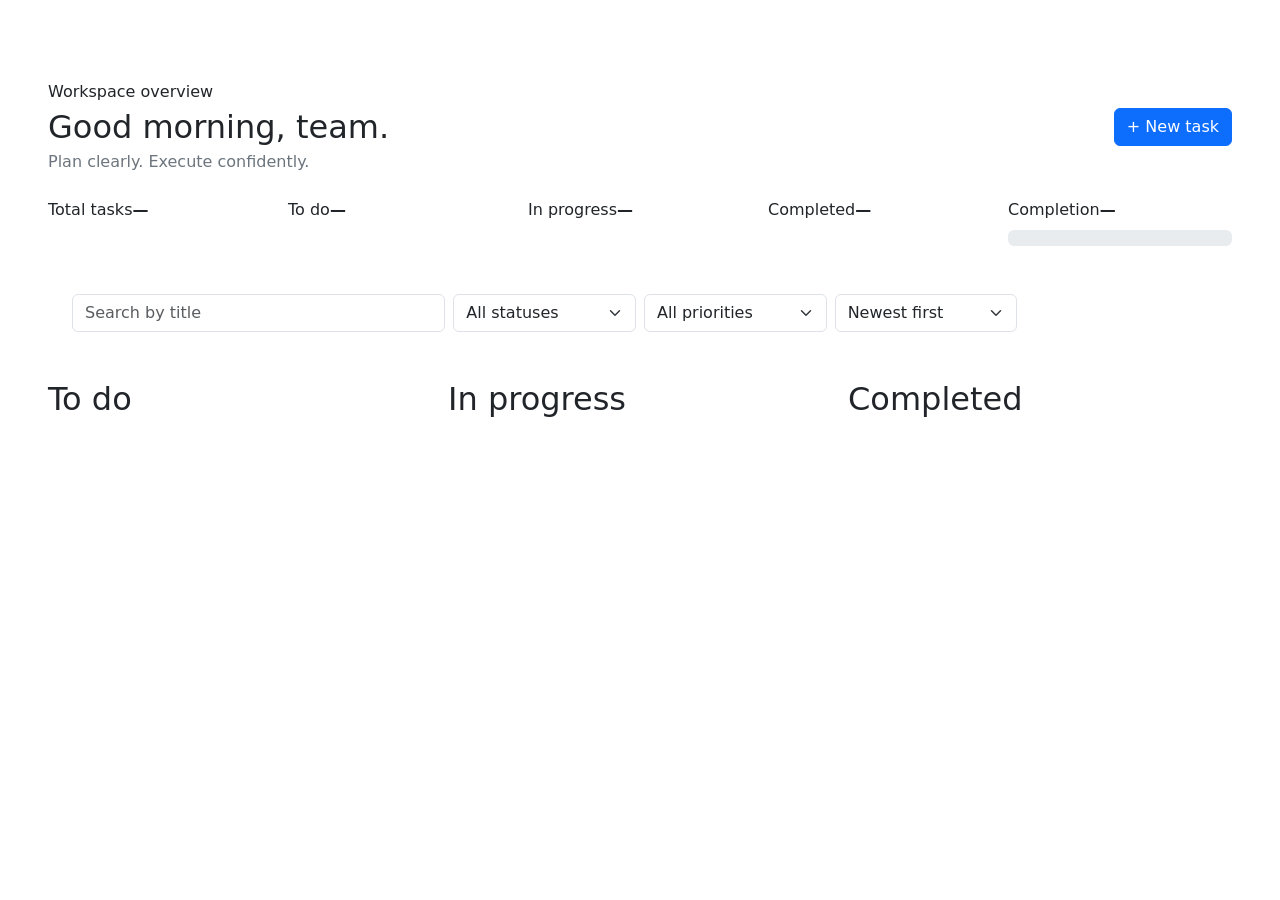
==== frontend/index.html @ 997fe477 "Build TaskFlow task management application Co-authored-by: Copilot <223556219+Copilot@users.noreply." ====
<!doctype html>
<html lang="en">
<head>
  <meta charset="utf-8">
  <meta name="viewport" content="width=device-width, initial-scale=1">
  <title>TaskFlow | Team Task Management</title>
  <link href="https://cdn.jsdelivr.net/npm/bootstrap@5.3.3/dist/css/bootstrap.min.css" rel="stylesheet">
  <link href="/css/styles.css" rel="stylesheet">
</head>
<body>
  <nav class="navbar navbar-dark app-navbar">
    <div class="container-fluid px-4"><a class="navbar-brand fw-bold" href="/">Task<span>Flow</span></a><span class="text-white-50 small">Team task management</span></div>
  </nav>
  <main class="container-fluid px-3 px-lg-5 py-4">
    <header class="d-flex flex-wrap justify-content-between align-items-center gap-3 mb-4">
      <div><p class="eyebrow mb-1">Workspace overview</p><h1 class="h2 mb-1">Good morning, team.</h1><p class="text-secondary mb-0">Plan clearly. Execute confidently.</p></div>
      <button class="btn btn-primary" data-bs-toggle="modal" data-bs-target="#taskModal" id="newTaskButton">+ New task</button>
    </header>
    <div id="alertArea" aria-live="polite"></div>
    <section class="row g-3 mb-4" id="stats">
      <div class="col-6 col-xl"><div class="stat-card"><span>Total tasks</span><strong id="totalCount">—</strong></div></div>
      <div class="col-6 col-xl"><div class="stat-card"><span>To do</span><strong id="todoCount">—</strong></div></div>
      <div class="col-6 col-xl"><div class="stat-card"><span>In progress</span><strong id="progressCount">—</strong></div></div>
      <div class="col-6 col-xl"><div class="stat-card"><span>Completed</span><strong id="completedCount">—</strong></div></div>
      <div class="col-12 col-xl"><div class="stat-card"><span>Completion</span><strong id="completionRate">—</strong><div class="progress mt-2"><div id="completionBar" class="progress-bar" role="progressbar"></div></div></div></div>
    </section>
    <section class="panel p-3 p-lg-4 mb-4">
      <div class="row g-2 align-items-center">
        <div class="col-lg-4"><label class="visually-hidden" for="search">Search tasks</label><input id="search" class="form-control" placeholder="Search by title"></div>
        <div class="col-6 col-lg-2"><label class="visually-hidden" for="statusFilter">Status</label><select id="statusFilter" class="form-select"><option value="">All statuses</option><option value="todo">To do</option><option value="in_progress">In progress</option><option value="completed">Completed</option></select></div>
        <div class="col-6 col-lg-2"><label class="visually-hidden" for="priorityFilter">Priority</label><select id="priorityFilter" class="form-select"><option value="">All priorities</option><option value="high">High</option><option value="medium">Medium</option><option value="low">Low</option></select></div>
        <div class="col-12 col-lg-2"><label class="visually-hidden" for="sort">Sort</label><select id="sort" class="form-select"><option value="created_at">Newest first</option><option value="due_date">Due date</option><option value="priority">Priority</option></select></div>
        <div class="col-lg-2 text-lg-end"><span class="text-secondary small" id="taskSummary"></span></div>
      </div>
    </section>
    <section class="row g-3" id="board" aria-label="Task board">
      <div class="col-lg-4"><div class="kanban-column" data-status="todo"><div class="column-heading"><h2>To do</h2><span class="badge rounded-pill" id="todoBadge">0</span></div><div class="task-list" id="todoList"></div></div></div>
      <div class="col-lg-4"><div class="kanban-column" data-status="in_progress"><div class="column-heading"><h2>In progress</h2><span class="badge rounded-pill" id="progressBadge">0</span></div><div class="task-list" id="progressList"></div></div></div>
      <div class="col-lg-4"><div class="kanban-column" data-status="completed"><div class="column-heading"><h2>Completed</h2><span class="badge rounded-pill" id="completedBadge">0</span></div><div class="task-list" id="completedList"></div></div></div>
    </section>
  </main>
  <div class="modal fade" id="taskModal" tabindex="-1" aria-labelledby="modalTitle">
    <div class="modal-dialog"><form class="modal-content" id="taskForm"><div class="modal-header"><h2 class="modal-title fs-5" id="modalTitle">New task</h2><button type="button" class="btn-close" data-bs-dismiss="modal" aria-label="Close"></button></div>
      <div class="modal-body"><input type="hidden" id="taskId"><div class="mb-3"><label class="form-label" for="title">Title</label><input class="form-control" id="title" maxlength="160" required><div class="invalid-feedback">Enter a title.</div></div><div class="mb-3"><label class="form-label" for="description">Description</label><textarea class="form-control" id="description" rows="3" maxlength="2000"></textarea></div><div class="row g-3"><div class="col-6"><label class="form-label" for="priority">Priority</label><select class="form-select" id="priority"><option value="low">Low</option><option value="medium" selected>Medium</option><option value="high">High</option></select></div><div class="col-6"><label class="form-label" for="dueDate">Due date</label><input type="date" class="form-control" id="dueDate"></div></div></div>
      <div class="modal-footer"><button type="button" class="btn btn-light" data-bs-dismiss="modal">Cancel</button><button class="btn btn-primary" id="saveButton">Save task</button></div>
    </form></div>
  </div>
  <script src="https://cdn.jsdelivr.net/npm/bootstrap@5.3.3/dist/js/bootstrap.bundle.min.js"></script><script src="/js/app.js"></script>
</body>
</html>
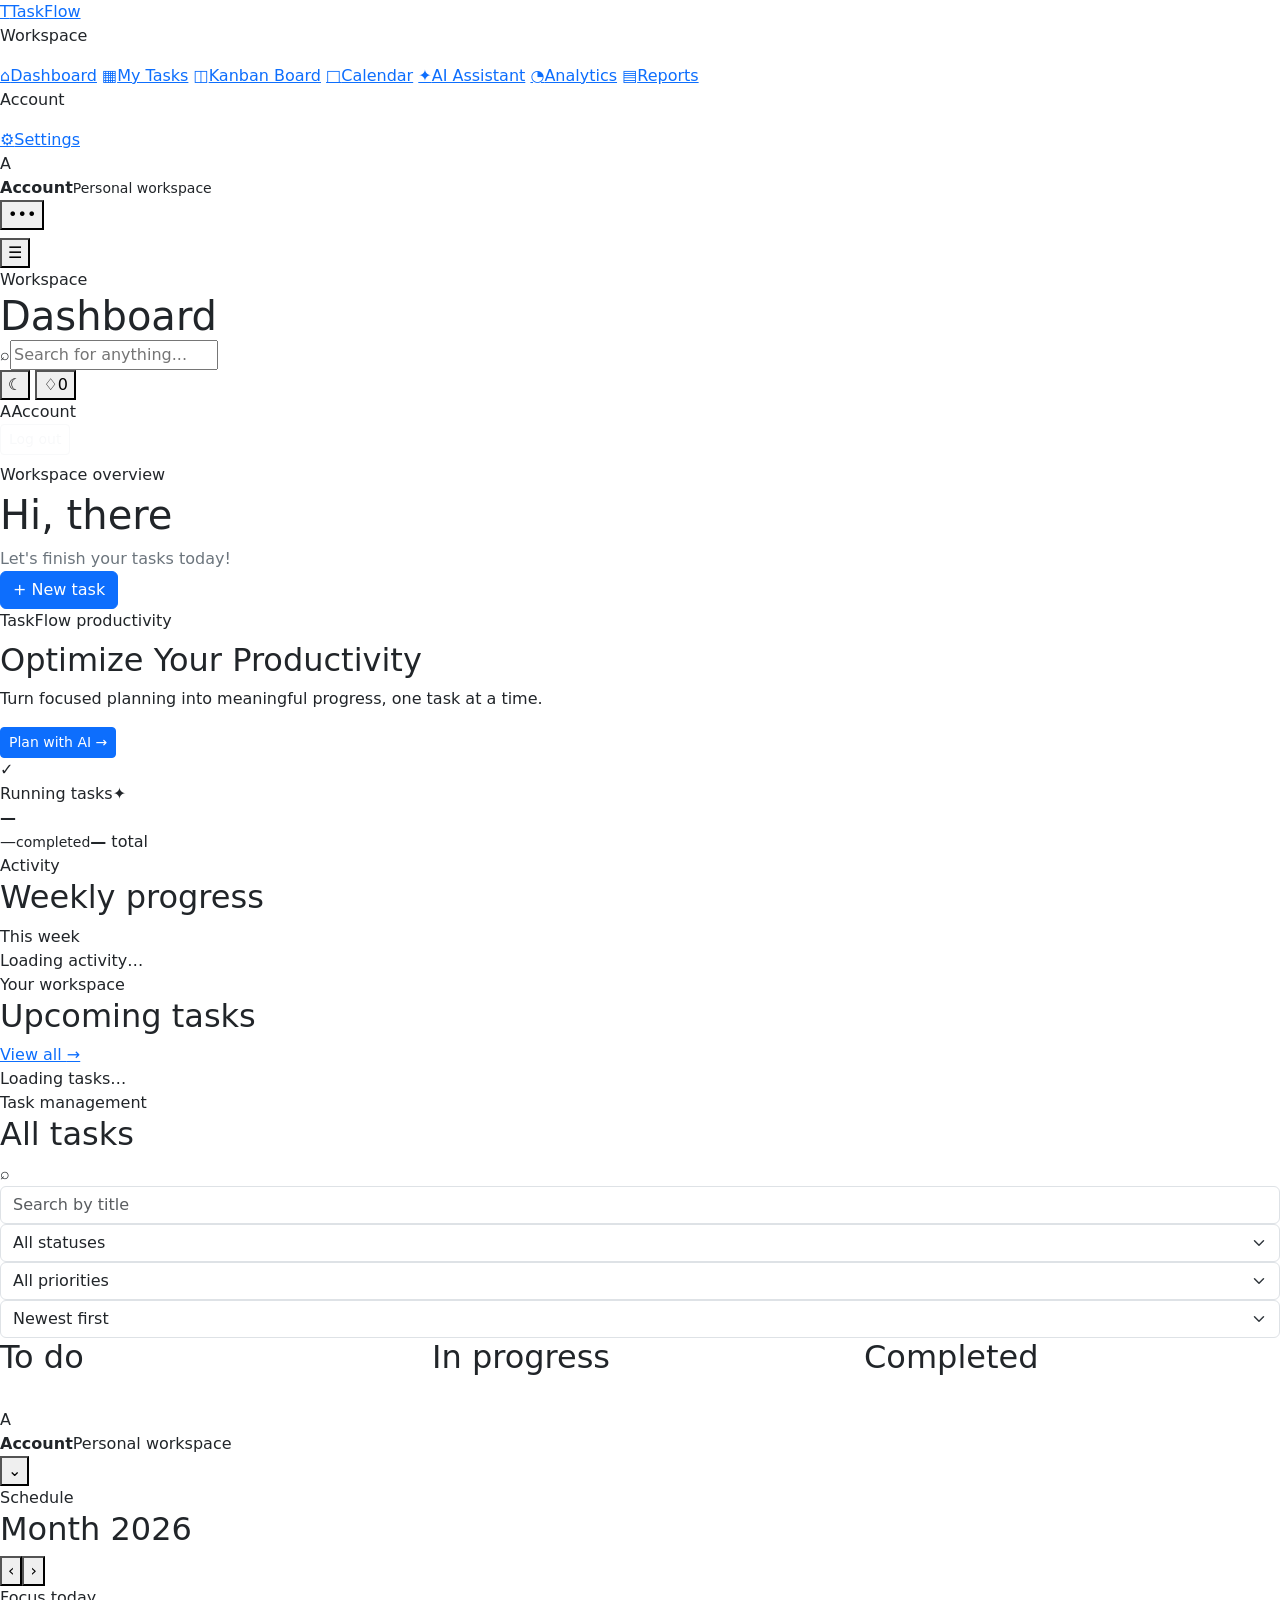
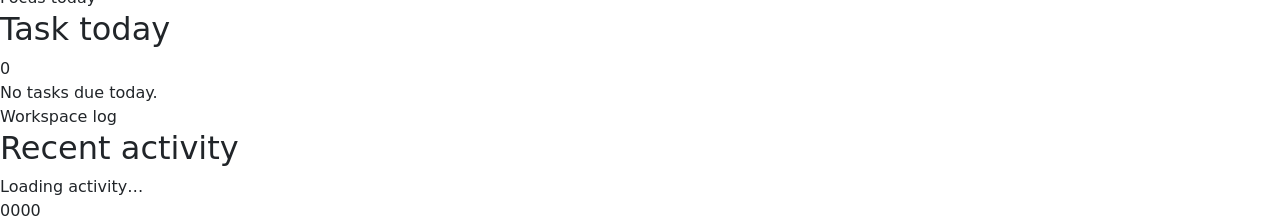
==== commit 587bb085: "Complete TaskFlow authentication AI and settings Co-authored-by: Copilot <223556219+Copilot@users.no" ====
--- a/frontend/index.html
+++ b/frontend/index.html
@@ -8,43 +8,116 @@
   <link href="/css/styles.css" rel="stylesheet">
 </head>
 <body>
-  <nav class="navbar navbar-dark app-navbar">
-    <div class="container-fluid px-4"><a class="navbar-brand fw-bold" href="/">Task<span>Flow</span></a><span class="text-white-50 small">Team task management</span></div>
+  <aside class="app-sidebar" aria-label="Primary navigation">
+    <a class="sidebar-brand" href="/"><span class="brand-mark">T</span><span>Task<span>Flow</span></span></a>
+    <p class="sidebar-label">Workspace</p>
+    <nav class="sidebar-nav">
+      <a class="sidebar-link active" href="#dashboard"><span class="nav-icon">⌂</span>Dashboard</a>
+      <a class="sidebar-link" href="#board"><span class="nav-icon">▦</span>My Tasks</a>
+      <a class="sidebar-link" href="#board"><span class="nav-icon">◫</span>Kanban Board</a>
+      <a class="sidebar-link" href="#calendarPanel"><span class="nav-icon">□</span>Calendar</a>
+      <a class="sidebar-link" href="#aiModal" data-bs-toggle="modal"><span class="nav-icon">✦</span>AI Assistant</a>
+      <a class="sidebar-link" href="#stats"><span class="nav-icon">◔</span>Analytics</a>
+      <a class="sidebar-link" href="#activityPanel"><span class="nav-icon">▤</span>Reports</a>
+    </nav>
+    <p class="sidebar-label sidebar-label-bottom">Account</p>
+    <a class="sidebar-link" href="/settings.html"><span class="nav-icon">⚙</span>Settings</a>
+    <div class="sidebar-user">
+      <span class="avatar" id="sidebarAvatar">A</span>
+      <div><strong id="sidebarUserName">Account</strong><small>Personal workspace</small></div>
+      <button class="sidebar-more" aria-label="Account options">•••</button>
+    </div>
+  </aside>
+
+  <nav class="navbar app-navbar">
+    <div class="topbar-inner">
+      <button class="mobile-menu" id="mobileMenuButton" aria-label="Open navigation">☰</button>
+      <div><p class="topbar-kicker mb-0">Workspace</p><h1 class="topbar-title mb-0">Dashboard</h1></div>
+      <div class="topbar-actions">
+        <div class="topbar-search"><span aria-hidden="true">⌕</span><input id="globalSearch" aria-label="Quick search" placeholder="Search for anything..." /></div>
+        <button class="icon-button" id="themeButton" aria-label="Toggle dark mode">☾</button>
+        <button class="icon-button notification-button" id="notificationButton" aria-label="Show reminders">♢<span id="notificationBadge" class="notification-dot">0</span></button>
+        <div class="topbar-profile"><span class="avatar avatar-small">A</span><span id="userName">Account</span></div>
+        <button class="btn btn-sm btn-outline-light topbar-logout" id="logoutButton">Log out</button>
+      </div>
+    </div>
   </nav>
-  <main class="container-fluid px-3 px-lg-5 py-4">
-    <header class="d-flex flex-wrap justify-content-between align-items-center gap-3 mb-4">
-      <div><p class="eyebrow mb-1">Workspace overview</p><h1 class="h2 mb-1">Good morning, team.</h1><p class="text-secondary mb-0">Plan clearly. Execute confidently.</p></div>
-      <button class="btn btn-primary" data-bs-toggle="modal" data-bs-target="#taskModal" id="newTaskButton">+ New task</button>
-    </header>
+
+  <main id="dashboard" class="dashboard-main">
     <div id="alertArea" aria-live="polite"></div>
-    <section class="row g-3 mb-4" id="stats">
-      <div class="col-6 col-xl"><div class="stat-card"><span>Total tasks</span><strong id="totalCount">—</strong></div></div>
-      <div class="col-6 col-xl"><div class="stat-card"><span>To do</span><strong id="todoCount">—</strong></div></div>
-      <div class="col-6 col-xl"><div class="stat-card"><span>In progress</span><strong id="progressCount">—</strong></div></div>
-      <div class="col-6 col-xl"><div class="stat-card"><span>Completed</span><strong id="completedCount">—</strong></div></div>
-      <div class="col-12 col-xl"><div class="stat-card"><span>Completion</span><strong id="completionRate">—</strong><div class="progress mt-2"><div id="completionBar" class="progress-bar" role="progressbar"></div></div></div></div>
-    </section>
-    <section class="panel p-3 p-lg-4 mb-4">
-      <div class="row g-2 align-items-center">
-        <div class="col-lg-4"><label class="visually-hidden" for="search">Search tasks</label><input id="search" class="form-control" placeholder="Search by title"></div>
-        <div class="col-6 col-lg-2"><label class="visually-hidden" for="statusFilter">Status</label><select id="statusFilter" class="form-select"><option value="">All statuses</option><option value="todo">To do</option><option value="in_progress">In progress</option><option value="completed">Completed</option></select></div>
-        <div class="col-6 col-lg-2"><label class="visually-hidden" for="priorityFilter">Priority</label><select id="priorityFilter" class="form-select"><option value="">All priorities</option><option value="high">High</option><option value="medium">Medium</option><option value="low">Low</option></select></div>
-        <div class="col-12 col-lg-2"><label class="visually-hidden" for="sort">Sort</label><select id="sort" class="form-select"><option value="created_at">Newest first</option><option value="due_date">Due date</option><option value="priority">Priority</option></select></div>
-        <div class="col-lg-2 text-lg-end"><span class="text-secondary small" id="taskSummary"></span></div>
-      </div>
-    </section>
-    <section class="row g-3" id="board" aria-label="Task board">
-      <div class="col-lg-4"><div class="kanban-column" data-status="todo"><div class="column-heading"><h2>To do</h2><span class="badge rounded-pill" id="todoBadge">0</span></div><div class="task-list" id="todoList"></div></div></div>
-      <div class="col-lg-4"><div class="kanban-column" data-status="in_progress"><div class="column-heading"><h2>In progress</h2><span class="badge rounded-pill" id="progressBadge">0</span></div><div class="task-list" id="progressList"></div></div></div>
-      <div class="col-lg-4"><div class="kanban-column" data-status="completed"><div class="column-heading"><h2>Completed</h2><span class="badge rounded-pill" id="completedBadge">0</span></div><div class="task-list" id="completedList"></div></div></div>
-    </section>
+    <div class="dashboard-grid">
+      <section class="dashboard-center">
+        <header class="dashboard-heading">
+          <div><p class="eyebrow mb-1">Workspace overview</p><h1 id="greetingTitle">Hi, there</h1><p class="text-secondary mb-0">Let's finish your tasks today!</p></div>
+          <button class="btn btn-primary" data-bs-toggle="modal" data-bs-target="#taskModal" id="newTaskButton">+ New task</button>
+        </header>
+
+        <section class="hero-banner" aria-labelledby="heroTitle">
+          <div><p class="eyebrow mb-2">TaskFlow productivity</p><h2 id="heroTitle">Optimize Your Productivity</h2><p>Turn focused planning into meaningful progress, one task at a time.</p><button class="btn btn-primary btn-sm" data-bs-toggle="modal" data-bs-target="#aiModal">Plan with AI <span aria-hidden="true">→</span></button></div>
+          <div class="hero-illustration" aria-hidden="true"><span class="hero-paper paper-one"></span><span class="hero-paper paper-two"></span><span class="hero-check">✓</span></div>
+        </section>
+
+        <section class="overview-row" id="stats">
+          <article class="focus-card">
+            <div class="focus-card-top"><span>Running tasks</span><span class="focus-icon">✦</span></div>
+            <strong id="progressCount">—</strong>
+            <div class="focus-progress"><span id="focusProgressBar"></span></div>
+            <div class="focus-card-bottom"><span id="completionRate">—</span><small>completed</small><span class="focus-total"><b id="totalCount">—</b> total</span></div>
+          </article>
+          <article class="activity-card">
+            <div class="section-heading"><div><span class="section-kicker">Activity</span><h2>Weekly progress</h2></div><span class="muted-caption">This week</span></div>
+            <div id="weeklyChart" class="weekly-chart" aria-label="Weekly task activity chart"><div class="loading-state">Loading activity…</div></div>
+          </article>
+        </section>
+
+        <section class="upcoming-section">
+          <div class="section-heading"><div><span class="section-kicker">Your workspace</span><h2>Upcoming tasks</h2></div><a class="view-all" href="#board">View all <span aria-hidden="true">→</span></a></div>
+          <div id="upcomingTasks" class="upcoming-grid"><div class="loading-state">Loading tasks…</div></div>
+        </section>
+
+        <section class="legacy-tools panel">
+          <div class="section-heading"><div><span class="section-kicker">Task management</span><h2>All tasks</h2></div><span class="text-secondary small" id="taskSummary"></span></div>
+          <div class="filter-row">
+            <div class="filter-search"><span aria-hidden="true">⌕</span><label class="visually-hidden" for="search">Search tasks</label><input id="search" class="form-control" placeholder="Search by title"></div>
+            <div><label class="visually-hidden" for="statusFilter">Status</label><select id="statusFilter" class="form-select"><option value="">All statuses</option><option value="todo">To do</option><option value="in_progress">In progress</option><option value="completed">Completed</option></select></div>
+            <div><label class="visually-hidden" for="priorityFilter">Priority</label><select id="priorityFilter" class="form-select"><option value="">All priorities</option><option value="high">High</option><option value="medium">Medium</option><option value="low">Low</option></select></div>
+            <div><label class="visually-hidden" for="sort">Sort</label><select id="sort" class="form-select"><option value="created_at">Newest first</option><option value="due_date">Due date</option><option value="priority">Priority</option></select></div>
+          </div>
+        </section>
+        <section class="task-board row g-3" id="board" aria-label="Task board">
+          <div class="col-lg-4"><div class="kanban-column" data-status="todo"><div class="column-heading"><h2>To do</h2><span class="badge rounded-pill" id="todoBadge">0</span></div><div class="task-list" id="todoList"></div></div></div>
+          <div class="col-lg-4"><div class="kanban-column" data-status="in_progress"><div class="column-heading"><h2>In progress</h2><span class="badge rounded-pill" id="progressBadge">0</span></div><div class="task-list" id="progressList"></div></div></div>
+          <div class="col-lg-4"><div class="kanban-column" data-status="completed"><div class="column-heading"><h2>Completed</h2><span class="badge rounded-pill" id="completedBadge">0</span></div><div class="task-list" id="completedList"></div></div></div>
+        </section>
+      </section>
+
+      <aside class="dashboard-right">
+        <section class="profile-card">
+          <div class="profile-card-top"><span class="avatar avatar-large">A</span><div><strong id="rightUserName">Account</strong><span id="rightUserEmail">Personal workspace</span></div><button class="profile-menu" aria-label="Profile menu">⌄</button></div>
+          <div class="profile-divider"></div>
+          <div class="calendar-header"><div><span class="section-kicker">Schedule</span><h2 id="calendarMonthLabel">Month 2026</h2></div><div class="calendar-controls"><button id="calendarPrev" aria-label="Previous month">‹</button><button id="calendarNext" aria-label="Next month">›</button></div></div>
+          <div id="miniCalendar" class="mini-calendar" aria-label="Monthly calendar"></div>
+        </section>
+        <section class="today-card" id="calendarPanel">
+          <div class="section-heading"><div><span class="section-kicker">Focus today</span><h2>Task today</h2></div><span class="today-count" id="todayTaskCount">0</span></div>
+          <div id="todayTasks" class="today-tasks"><div class="empty-state">No tasks due today.</div></div>
+        </section>
+        <section class="activity-panel panel" id="activityPanel">
+          <div class="section-heading"><div><span class="section-kicker">Workspace log</span><h2>Recent activity</h2></div></div>
+          <div id="activityList" class="activity-list"><div class="loading-state">Loading activity…</div></div>
+        </section>
+        <section class="stats-hidden" aria-hidden="true"><span id="todoCount">0</span><span id="completedCount">0</span><span id="overdueCount">0</span><span id="weeklyCount">0</span><div id="completionBar"></div><div id="calendarList"></div></section>
+      </aside>
+    </div>
   </main>
+
   <div class="modal fade" id="taskModal" tabindex="-1" aria-labelledby="modalTitle">
     <div class="modal-dialog"><form class="modal-content" id="taskForm"><div class="modal-header"><h2 class="modal-title fs-5" id="modalTitle">New task</h2><button type="button" class="btn-close" data-bs-dismiss="modal" aria-label="Close"></button></div>
       <div class="modal-body"><input type="hidden" id="taskId"><div class="mb-3"><label class="form-label" for="title">Title</label><input class="form-control" id="title" maxlength="160" required><div class="invalid-feedback">Enter a title.</div></div><div class="mb-3"><label class="form-label" for="description">Description</label><textarea class="form-control" id="description" rows="3" maxlength="2000"></textarea></div><div class="row g-3"><div class="col-6"><label class="form-label" for="priority">Priority</label><select class="form-select" id="priority"><option value="low">Low</option><option value="medium" selected>Medium</option><option value="high">High</option></select></div><div class="col-6"><label class="form-label" for="dueDate">Due date</label><input type="date" class="form-control" id="dueDate"></div></div></div>
       <div class="modal-footer"><button type="button" class="btn btn-light" data-bs-dismiss="modal">Cancel</button><button class="btn btn-primary" id="saveButton">Save task</button></div>
     </form></div>
   </div>
+  <div class="modal fade" id="aiModal" tabindex="-1"><div class="modal-dialog modal-lg"><div class="modal-content"><div class="modal-header"><h2 class="modal-title fs-5">AI Task Assistant</h2><button class="btn-close" data-bs-dismiss="modal" aria-label="Close"></button></div><div class="modal-body"><label class="form-label" for="aiGoal">What do you want to accomplish?</label><textarea class="form-control" id="aiGoal" rows="3" maxlength="2000" placeholder="Example: Prepare the quarterly customer report"></textarea><button class="btn btn-primary mt-3" id="aiButton">Generate suggestions</button><div id="aiResult" class="mt-3"></div></div></div></div></div>
   <script src="https://cdn.jsdelivr.net/npm/bootstrap@5.3.3/dist/js/bootstrap.bundle.min.js"></script><script src="/js/app.js"></script>
 </body>
 </html>
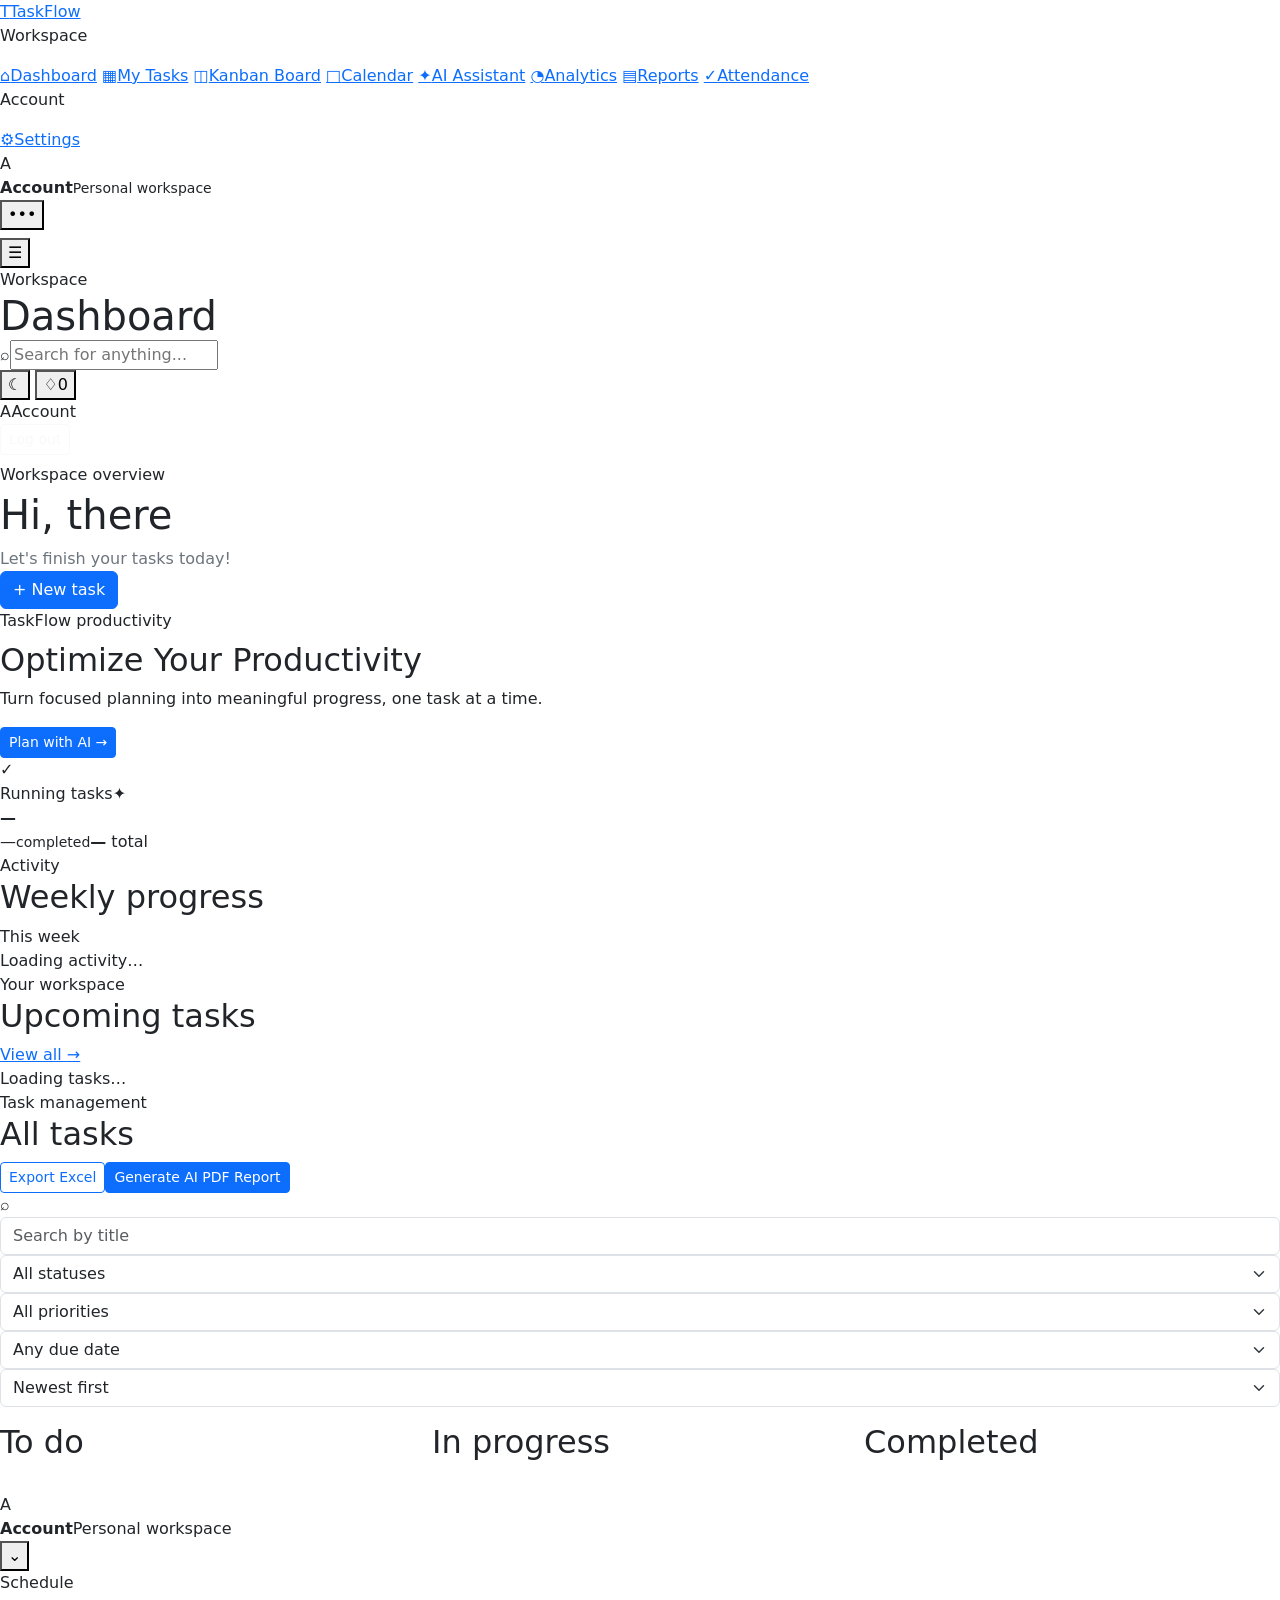
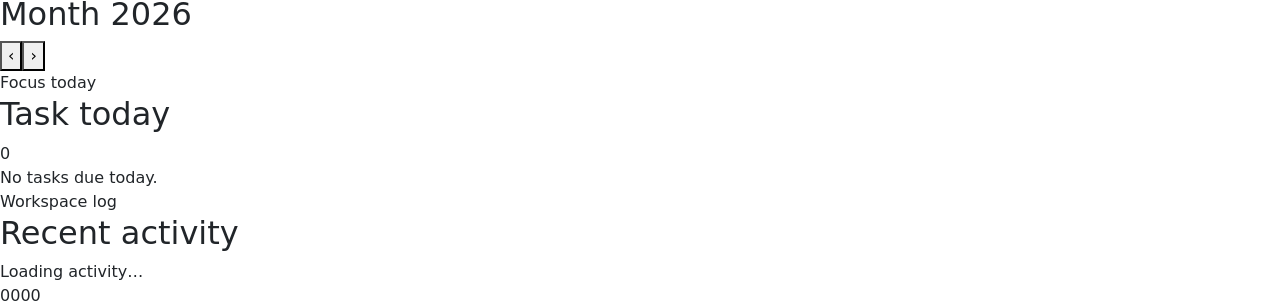
==== commit 0b95b582: "Preserve complete TaskFlow implementation before main sync Co-authored-by: Copilot <223556219+Copilo" ====
--- a/frontend/index.html
+++ b/frontend/index.html
@@ -19,6 +19,8 @@
       <a class="sidebar-link" href="#aiModal" data-bs-toggle="modal"><span class="nav-icon">✦</span>AI Assistant</a>
       <a class="sidebar-link" href="#stats"><span class="nav-icon">◔</span>Analytics</a>
       <a class="sidebar-link" href="#activityPanel"><span class="nav-icon">▤</span>Reports</a>
+      <a class="sidebar-link" href="/attendance.html"><span class="nav-icon">✓</span>Attendance</a>
+      <a class="sidebar-link" id="adminAttendanceLink" href="/admin-attendance.html" hidden><span class="nav-icon">▥</span>Team attendance</a>
     </nav>
     <p class="sidebar-label sidebar-label-bottom">Account</p>
     <a class="sidebar-link" href="/settings.html"><span class="nav-icon">⚙</span>Settings</a>
@@ -76,15 +78,17 @@
         </section>
 
         <section class="legacy-tools panel">
-          <div class="section-heading"><div><span class="section-kicker">Task management</span><h2>All tasks</h2></div><span class="text-secondary small" id="taskSummary"></span></div>
+          <div class="section-heading"><div><span class="section-kicker">Task management</span><h2>All tasks</h2></div><div class="report-actions"><span class="text-secondary small" id="taskSummary"></span><button class="btn btn-outline-primary btn-sm" id="exportExcelButton">Export Excel</button><button class="btn btn-primary btn-sm" id="generatePdfButton">Generate AI PDF Report</button></div></div>
           <div class="filter-row">
             <div class="filter-search"><span aria-hidden="true">⌕</span><label class="visually-hidden" for="search">Search tasks</label><input id="search" class="form-control" placeholder="Search by title"></div>
             <div><label class="visually-hidden" for="statusFilter">Status</label><select id="statusFilter" class="form-select"><option value="">All statuses</option><option value="todo">To do</option><option value="in_progress">In progress</option><option value="completed">Completed</option></select></div>
             <div><label class="visually-hidden" for="priorityFilter">Priority</label><select id="priorityFilter" class="form-select"><option value="">All priorities</option><option value="high">High</option><option value="medium">Medium</option><option value="low">Low</option></select></div>
+            <div><label class="visually-hidden" for="dueDateFilter">Due date</label><select id="dueDateFilter" class="form-select"><option value="">Any due date</option><option value="overdue">Overdue</option><option value="today">Due today</option><option value="upcoming">Due in 7 days</option><option value="no_due">No due date</option></select></div>
             <div><label class="visually-hidden" for="sort">Sort</label><select id="sort" class="form-select"><option value="created_at">Newest first</option><option value="due_date">Due date</option><option value="priority">Priority</option></select></div>
           </div>
         </section>
-        <section class="task-board row g-3" id="board" aria-label="Task board">
+        <section class="task-board row g-3" id="board" aria-label="Task board" aria-describedby="boardStatus">
+          <div class="board-status" id="boardStatus" role="status" aria-live="polite"></div>
           <div class="col-lg-4"><div class="kanban-column" data-status="todo"><div class="column-heading"><h2>To do</h2><span class="badge rounded-pill" id="todoBadge">0</span></div><div class="task-list" id="todoList"></div></div></div>
           <div class="col-lg-4"><div class="kanban-column" data-status="in_progress"><div class="column-heading"><h2>In progress</h2><span class="badge rounded-pill" id="progressBadge">0</span></div><div class="task-list" id="progressList"></div></div></div>
           <div class="col-lg-4"><div class="kanban-column" data-status="completed"><div class="column-heading"><h2>Completed</h2><span class="badge rounded-pill" id="completedBadge">0</span></div><div class="task-list" id="completedList"></div></div></div>
